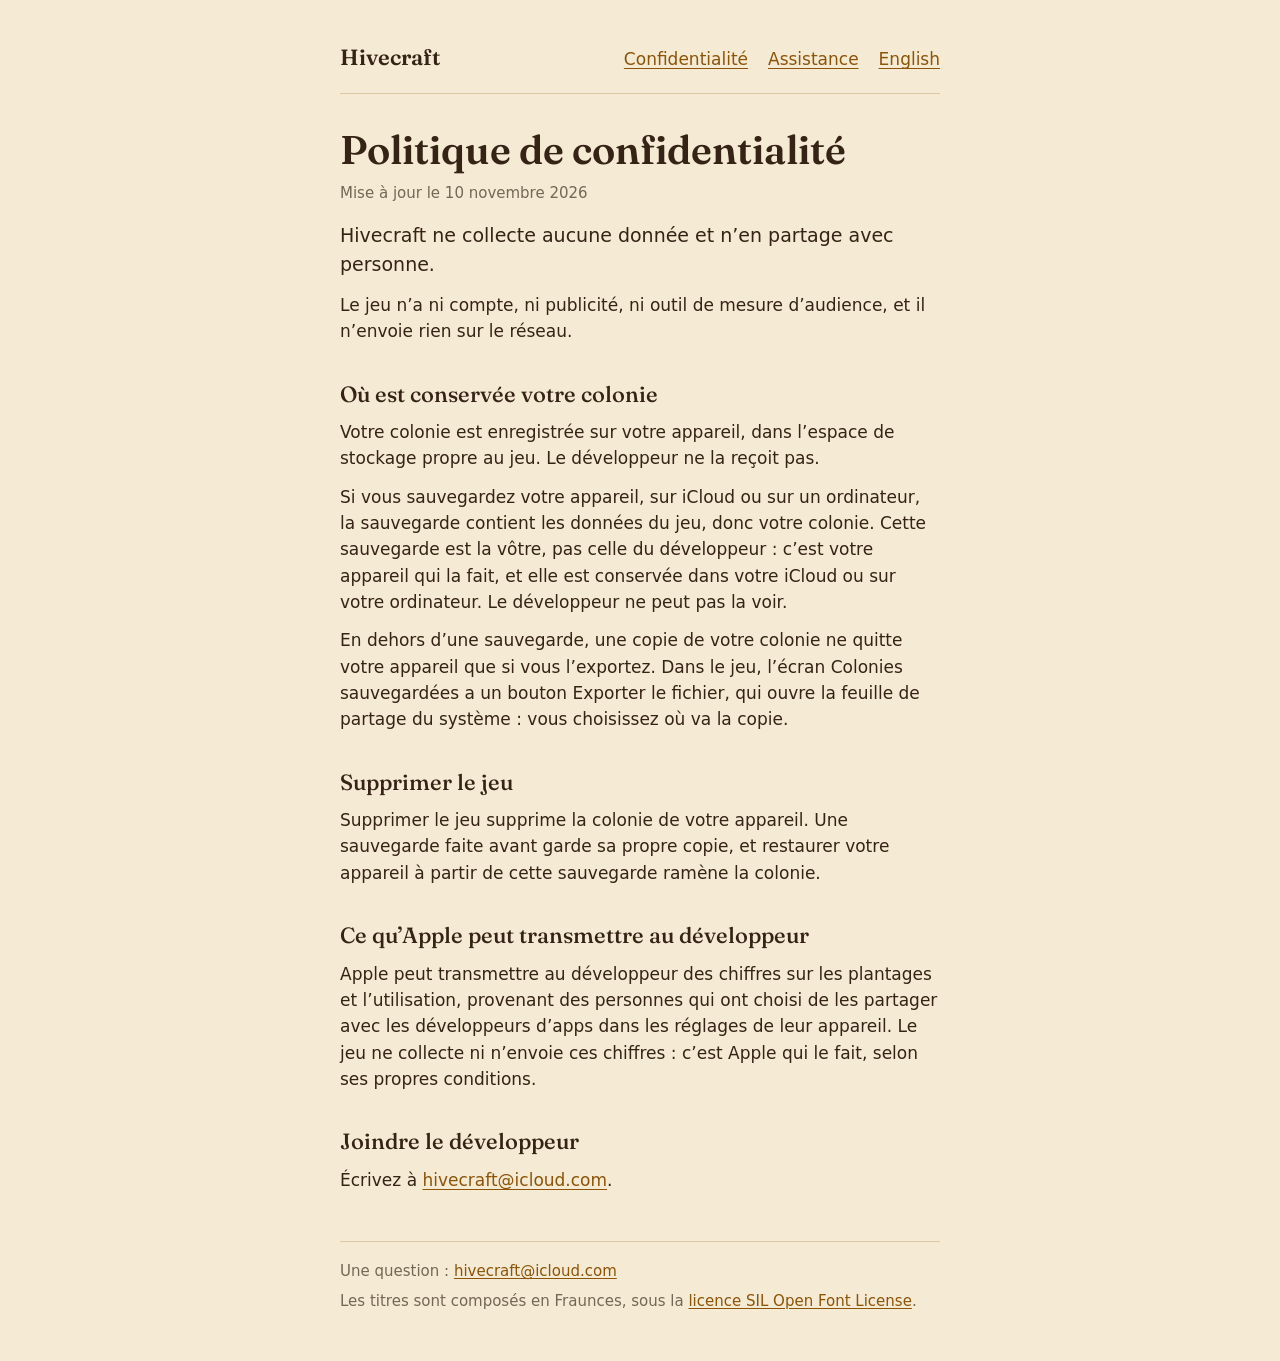
==== fr/privacy.html @ f91bcebd "The Hivecraft pages: privacy policy and support, in English and French These are the game's public p" ====
<!doctype html>
<html lang="fr">
<head>
  <meta charset="utf-8">
  <meta name="viewport" content="width=device-width, initial-scale=1">
  <meta name="color-scheme" content="light dark">
  <title>Politique de confidentialité · Hivecraft</title>
  <meta name="description" content="Hivecraft ne collecte aucune donnée et n’en partage avec personne. Où est conservée votre colonie, et ce que fait une sauvegarde.">
  <link rel="stylesheet" href="../style.css">
  <link rel="alternate" hreflang="en" href="../privacy.html">
</head>
<body>
<div class="page">
  <header class="site">
    <a class="name" href="index.html">Hivecraft</a>
    <nav aria-label="Pages"><ul>
      <li><a href="privacy.html">Confidentialité</a></li>
      <li><a href="support.html">Assistance</a></li>
      <li><a href="../privacy.html" hreflang="en" lang="en">English</a></li>
    </ul></nav>
  </header>
  <main>
    <h1>Politique de confidentialité</h1>
    <p class="updated">Mise à jour le <time datetime="2026-11-10">10 novembre 2026</time></p>
    <p class="lede">Hivecraft ne collecte aucune donnée et n&rsquo;en partage avec personne.</p>
    <p>Le jeu n&rsquo;a ni compte, ni publicité, ni outil de mesure d&rsquo;audience, et il n&rsquo;envoie rien sur le réseau.</p>

    <h2>Où est conservée votre colonie</h2>
    <p>Votre colonie est enregistrée sur votre appareil, dans l&rsquo;espace de stockage propre au jeu. Le développeur ne la reçoit pas.</p>
    <p>Si vous sauvegardez votre appareil, sur iCloud ou sur un ordinateur, la sauvegarde contient les données du jeu, donc votre colonie. Cette sauvegarde est la vôtre, pas celle du développeur&nbsp;: c&rsquo;est votre appareil qui la fait, et elle est conservée dans votre iCloud ou sur votre ordinateur. Le développeur ne peut pas la voir.</p>
    <p>En dehors d&rsquo;une sauvegarde, une copie de votre colonie ne quitte votre appareil que si vous l&rsquo;exportez. Dans le jeu, l&rsquo;écran Colonies sauvegardées a un bouton Exporter le fichier, qui ouvre la feuille de partage du système&nbsp;: vous choisissez où va la copie.</p>

    <h2>Supprimer le jeu</h2>
    <p>Supprimer le jeu supprime la colonie de votre appareil. Une sauvegarde faite avant garde sa propre copie, et restaurer votre appareil à partir de cette sauvegarde ramène la colonie.</p>

    <h2>Ce qu&rsquo;Apple peut transmettre au développeur</h2>
    <p>Apple peut transmettre au développeur des chiffres sur les plantages et l&rsquo;utilisation, provenant des personnes qui ont choisi de les partager avec les développeurs d&rsquo;apps dans les réglages de leur appareil. Le jeu ne collecte ni n&rsquo;envoie ces chiffres&nbsp;: c&rsquo;est Apple qui le fait, selon ses propres conditions.</p>

    <h2>Joindre le développeur</h2>
    <p>Écrivez à <a href="mailto:hivecraft@icloud.com">hivecraft@icloud.com</a>.</p>
  </main>
  <footer class="site">
<p>Une question&nbsp;: <a href="mailto:hivecraft@icloud.com">hivecraft@icloud.com</a></p>
<p>Les titres sont composés en Fraunces, sous la <a href="../OFL.txt">licence SIL Open Font License</a>.</p>
  </footer>
</div>
</body>
</html>
---- style.css ----
/* Hivecraft's public pages. One stylesheet, one font, both from this folder:
   nothing here is fetched from another site (scripts/site-check.sh checks it).
   The colours are the game's own (App/Hivecraft/Assets.xcassets), light and dark. */

@font-face {
  font-family: "Fraunces";
  src: url("Fraunces-Variable.ttf") format("truetype");
  font-weight: 100 900;
  font-style: normal;
  font-display: swap;
}

:root {
  color-scheme: light dark;
  --ground: #F5EAD3;
  --card: #FFF9EC;
  --border: #DCC8A4;
  --ink: #352416;
  --detail: #756756;
  --accent: #8C5409;
}

@media (prefers-color-scheme: dark) {
  :root {
    --ground: #17110B;
    --card: #2B2117;
    --border: #5B4630;
    --ink: #F5EAD3;
    --detail: #B1A38F;
    --accent: #F4AE3D;
  }
}

* { box-sizing: border-box; }

html {
  -webkit-text-size-adjust: 100%;
  text-size-adjust: 100%;
}

body {
  margin: 0;
  background: var(--ground);
  color: var(--ink);
  font: 1.0625rem/1.55 system-ui, -apple-system, "Segoe UI", Roboto, sans-serif;
}

.page {
  max-width: 40rem;
  margin: 0 auto;
  padding: 1.25rem 1.25rem 3rem;
}

header.site {
  display: flex;
  flex-wrap: wrap;
  align-items: baseline;
  justify-content: space-between;
  gap: 0.5rem 1.5rem;
  padding-bottom: 0.75rem;
  border-bottom: 1px solid var(--border);
}

header.site .name {
  font-family: "Fraunces", Georgia, serif;
  font-weight: 600;
  font-size: 1.375rem;
  color: var(--ink);
  text-decoration: none;
}

nav ul {
  display: flex;
  flex-wrap: wrap;
  gap: 0.25rem 1.25rem;
  margin: 0;
  padding: 0;
  list-style: none;
}

nav a {
  display: inline-block;
  padding: 0.5rem 0;      /* a 44-point target on a phone */
}

a {
  color: var(--accent);
  text-underline-offset: 0.15em;
}

a:focus-visible {
  outline: 3px solid var(--accent);
  outline-offset: 2px;
  border-radius: 2px;
}

h1, h2 {
  font-family: "Fraunces", Georgia, serif;
  line-height: 1.2;
  margin: 0;
}

h1 {
  font-weight: 600;
  font-size: 2rem;
  margin-top: 2rem;
}

h2 {
  font-weight: 500;
  font-size: 1.375rem;
  margin-top: 2.25rem;
  margin-bottom: 0.25rem;
}

p, ul, ol { margin: 0.75rem 0 0; }
li { margin-top: 0.4rem; }

.lede {
  font-size: 1.1875rem;
  margin-top: 1rem;
}

.updated, footer.site {
  color: var(--detail);
  font-size: 0.9375rem;
}

.updated { margin-top: 0.5rem; }

.card {
  background: var(--card);
  border: 1px solid var(--border);
  border-radius: 0.75rem;
  padding: 0.25rem 1.1rem 1.1rem;
  margin-top: 1.5rem;
}

.card h2 { margin-top: 1rem; }

.pages {
  list-style: none;
  padding: 0;
  margin: 1.5rem 0 0;
}

.pages li { margin-top: 0.75rem; }

.pages a {
  font-family: "Fraunces", Georgia, serif;
  font-weight: 500;
  font-size: 1.25rem;
}

.pages span { display: block; color: var(--detail); font-size: 0.9375rem; }

footer.site {
  margin-top: 3rem;
  padding-top: 0.75rem;
  border-top: 1px solid var(--border);
}

footer.site p { margin-top: 0.4rem; }

@media (min-width: 48rem) {
  .page { padding-top: 2rem; }
  h1 { font-size: 2.5rem; }
}

@media (max-width: 22rem) {
  h1 { font-size: 1.75rem; }
}
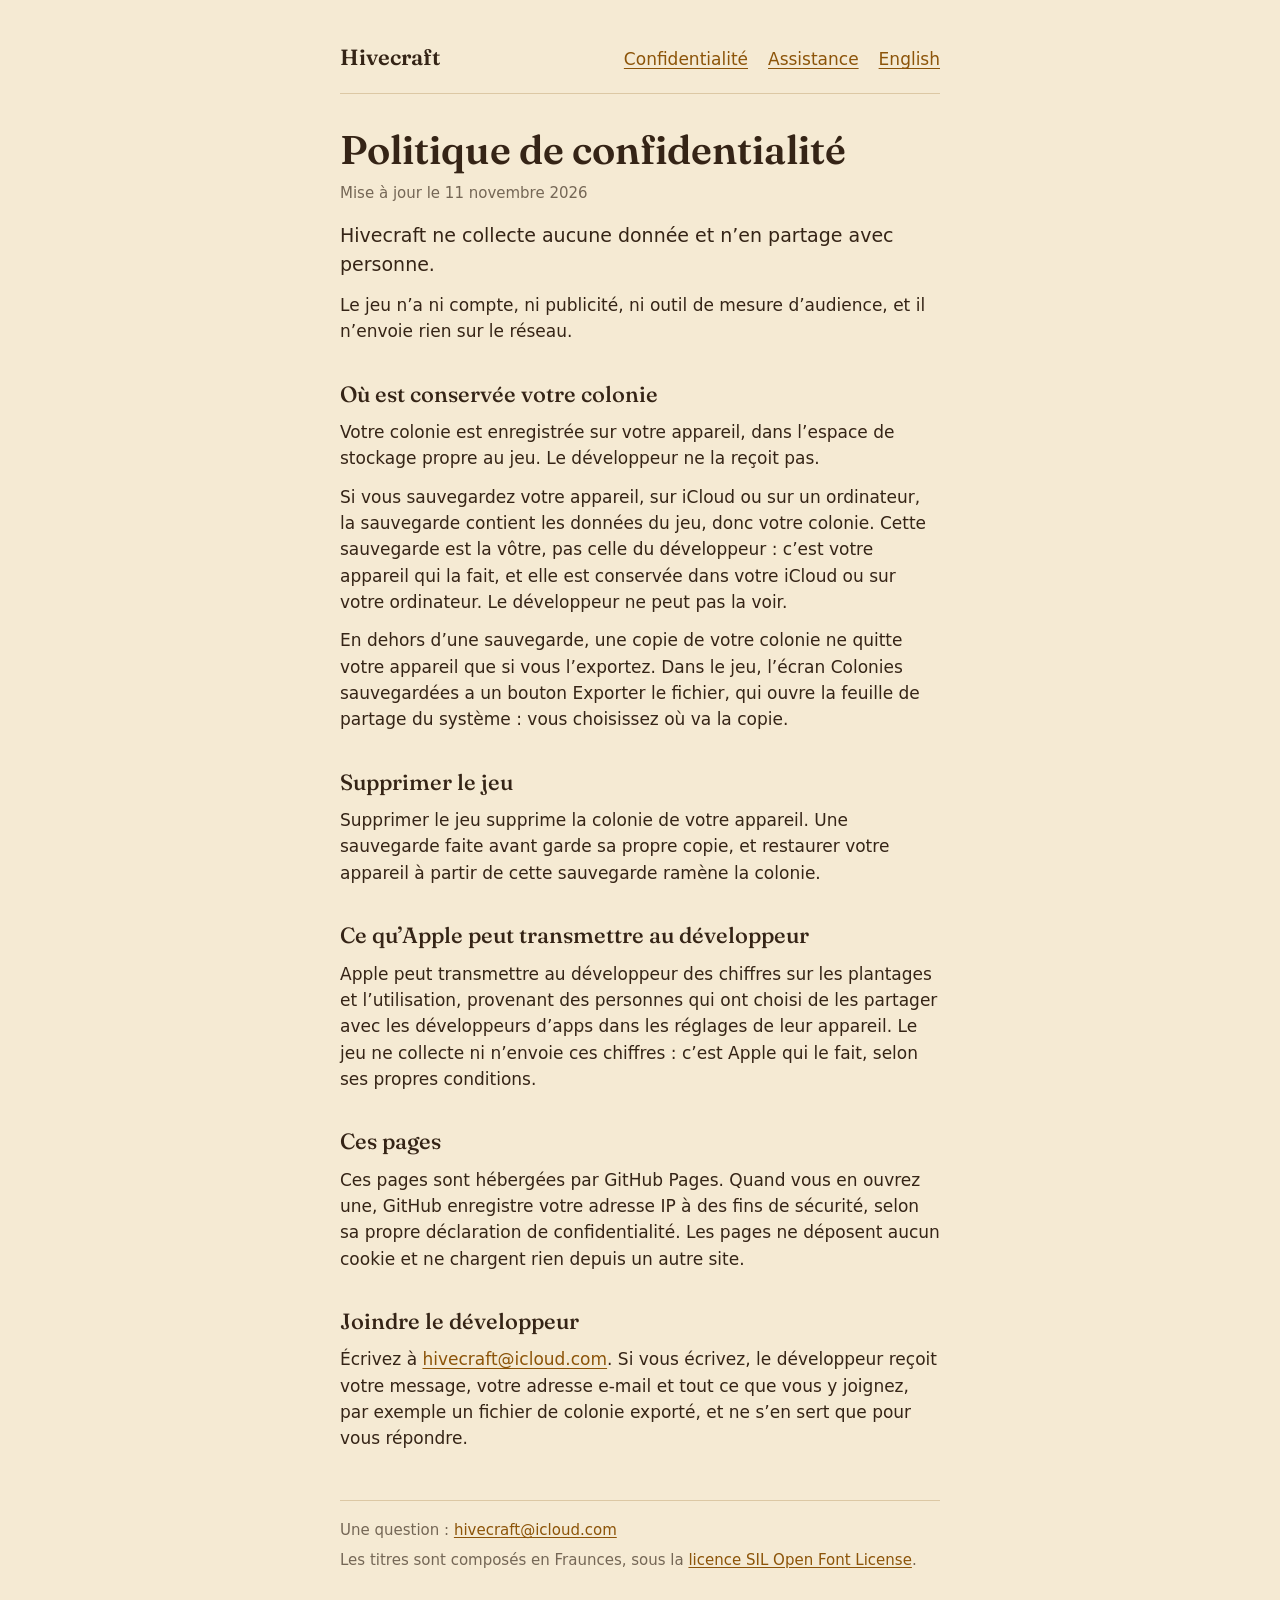
==== commit 085f88ec: "The privacy policy says what the developer receives when a player writes, and what the host of these" ====
--- a/fr/privacy.html
+++ b/fr/privacy.html
@@ -21,7 +21,7 @@
   </header>
   <main>
     <h1>Politique de confidentialité</h1>
-    <p class="updated">Mise à jour le <time datetime="2026-11-10">10 novembre 2026</time></p>
+    <p class="updated">Mise à jour le <time datetime="2026-11-11">11 novembre 2026</time></p>
     <p class="lede">Hivecraft ne collecte aucune donnée et n&rsquo;en partage avec personne.</p>
     <p>Le jeu n&rsquo;a ni compte, ni publicité, ni outil de mesure d&rsquo;audience, et il n&rsquo;envoie rien sur le réseau.</p>
 
@@ -36,8 +36,11 @@
     <h2>Ce qu&rsquo;Apple peut transmettre au développeur</h2>
     <p>Apple peut transmettre au développeur des chiffres sur les plantages et l&rsquo;utilisation, provenant des personnes qui ont choisi de les partager avec les développeurs d&rsquo;apps dans les réglages de leur appareil. Le jeu ne collecte ni n&rsquo;envoie ces chiffres&nbsp;: c&rsquo;est Apple qui le fait, selon ses propres conditions.</p>
 
+    <h2>Ces pages</h2>
+    <p>Ces pages sont hébergées par GitHub Pages. Quand vous en ouvrez une, GitHub enregistre votre adresse IP à des fins de sécurité, selon sa propre déclaration de confidentialité. Les pages ne déposent aucun cookie et ne chargent rien depuis un autre site.</p>
+
     <h2>Joindre le développeur</h2>
-    <p>Écrivez à <a href="mailto:hivecraft@icloud.com">hivecraft@icloud.com</a>.</p>
+    <p>Écrivez à <a href="mailto:hivecraft@icloud.com">hivecraft@icloud.com</a>. Si vous écrivez, le développeur reçoit votre message, votre adresse e-mail et tout ce que vous y joignez, par exemple un fichier de colonie exporté, et ne s&rsquo;en sert que pour vous répondre.</p>
   </main>
   <footer class="site">
 <p>Une question&nbsp;: <a href="mailto:hivecraft@icloud.com">hivecraft@icloud.com</a></p>
